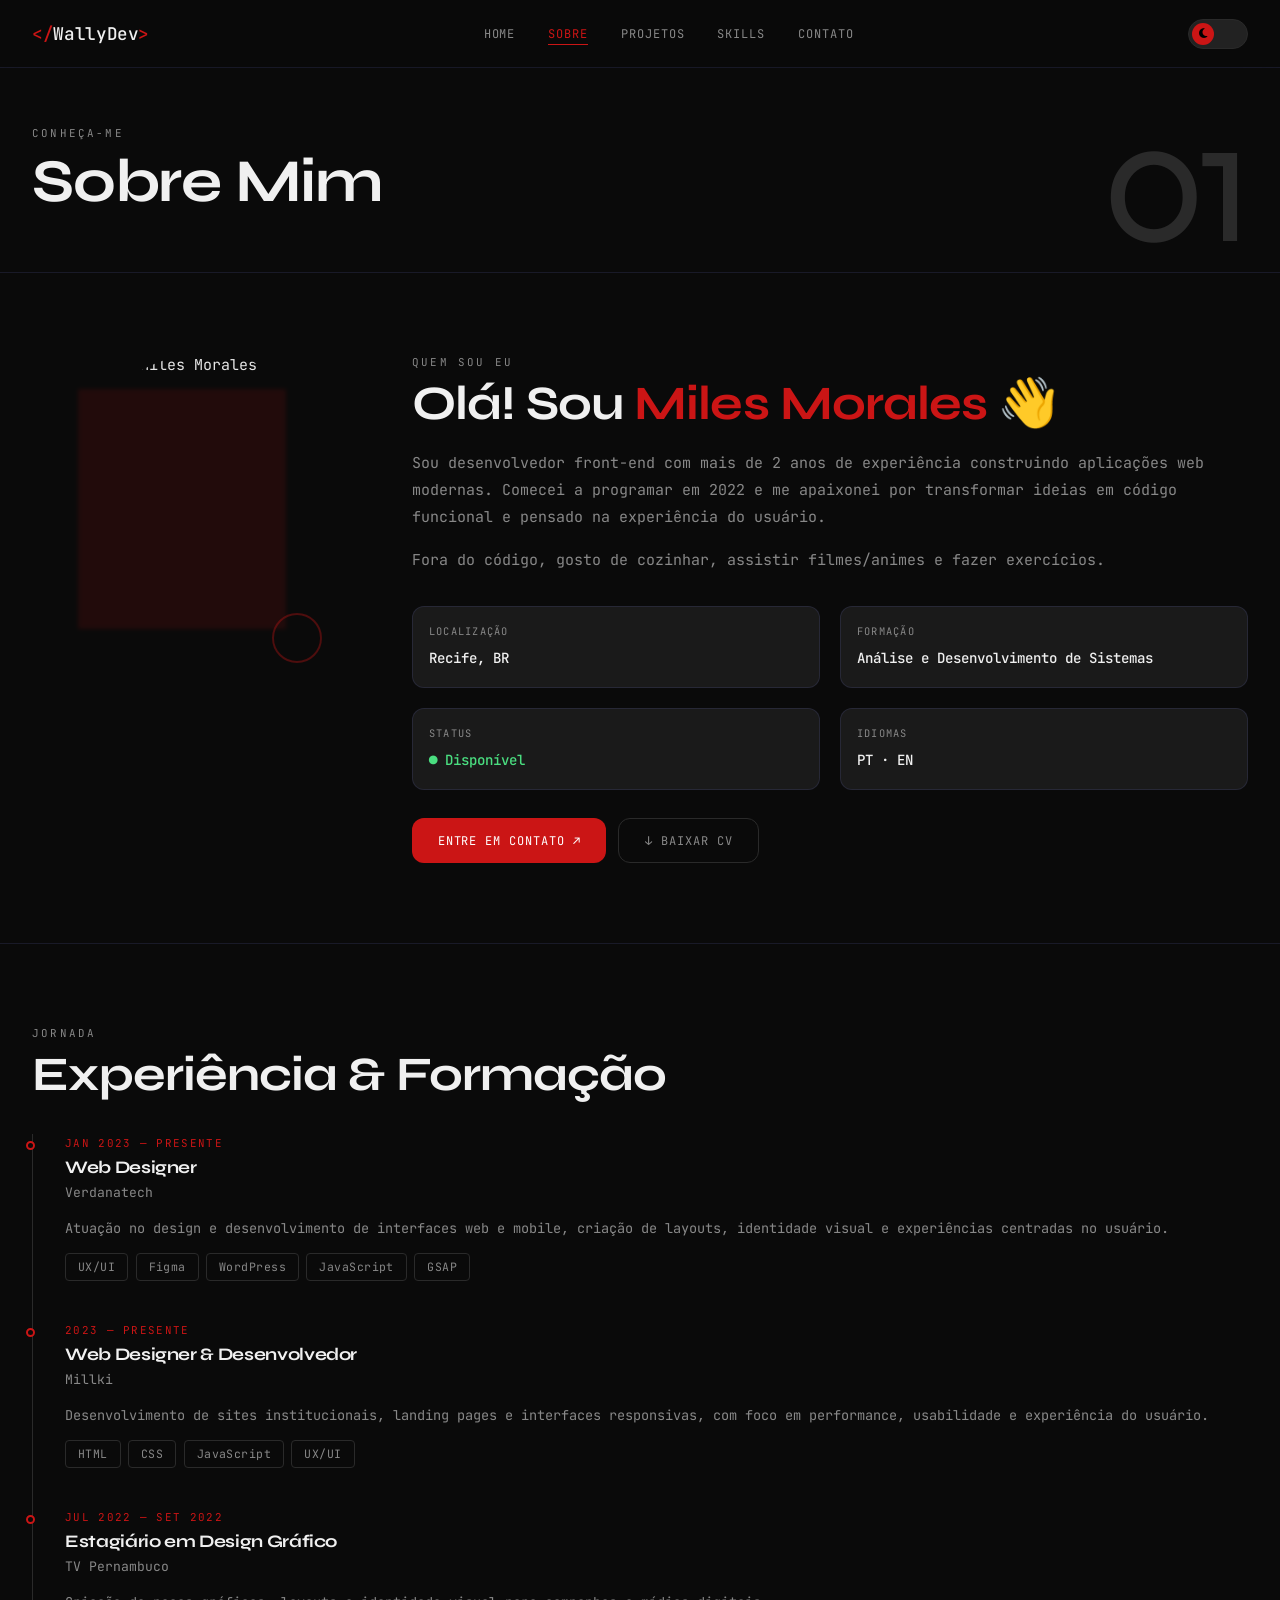
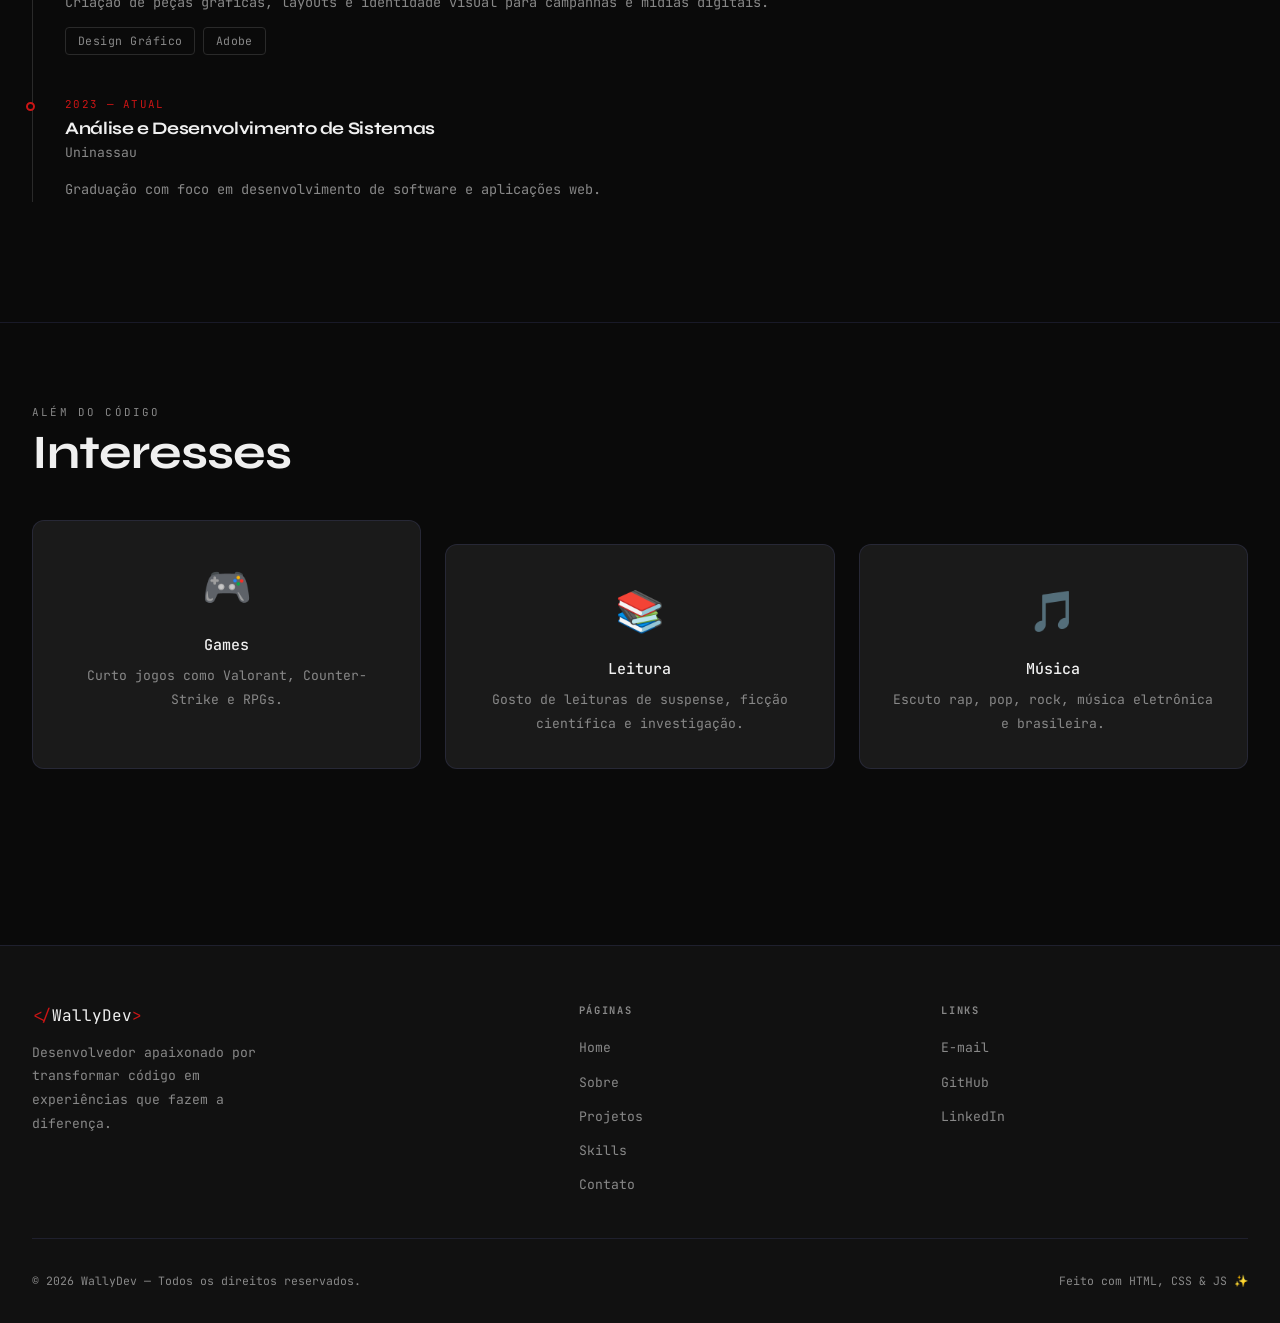
==== about.html @ 4b233181 "inicial commit" ====
<!doctype html>
<html lang="pt-BR">

<head>
  <meta charset="UTF-8" />
  <script> (function () {
      var t = localStorage.getItem("tema");
      if (!t || t === "dark")
        document.documentElement.classList.remove("light");
      else document.documentElement.classList.add("light");
    })();
  </script>
  <meta name="viewport" content="width=device-width, initial-scale=1.0" />
  <title>Sobre Mim - WallyDev</title>
  <link rel="stylesheet" href="https://cdnjs.cloudflare.com/ajax/libs/font-awesome/6.5.0/css/all.min.css" />
  <link rel="stylesheet" href="assets/css/style.css" />
</head>

<body>
  <!-- ══ NAVBAR ══ -->
  <header class="navbar">
    <div class="nav-container">
      <!-- Logo -->
      <a href="index.html" class="nav-logo" aria-label="Início">
        <span class="tag-open">&lt;/</span>WallyDev<span class="tag-close">&gt;</span>
      </a>

      <!-- Links -->
      <nav aria-label="Principal">
        <ul class="nav-links">
          <li><a href="index.html" class="nav-link">Home</a></li>
          <li><a href="about.html" class="nav-link">Sobre</a></li>
          <li><a href="projects.html" class="nav-link">Projetos</a></li>
          <li><a href="skills.html" class="nav-link">Skills</a></li>
          <li><a href="contact.html" class="nav-link">Contato</a></li>
        </ul>
      </nav>

      <!-- toggle de tema + hambúrguer -->
      <div class="nav-direita">
        <!-- Toggle dark / light -->
        <button class="theme-btn" id="theme-btn">
          <div class="toggle-thumb">
            <i class="fa-solid fa-moon icon-lua"></i>
            <i class="fa-solid fa-sun icon-sol"></i>
          </div>
        </button>

        <button class="btn-menu" id="btn-menu">
          <i class="fa-solid fa-bars"></i>
        </button>
      </div>
    </div>

    <!-- Menu mobile -->
    <nav id="nav-mobile" class="nav-mobile" aria-label="Menu mobile">
      <a href="index.html" class="nav-link">Home</a>
      <a href="about.html" class="nav-link">Sobre</a>
      <a href="projects.html" class="nav-link">Projetos</a>
      <a href="skills.html" class="nav-link">Skills</a>
      <a href="contact.html" class="nav-link">Contato</a>
    </nav>
  </header>

  <main>
    <div class="pg-head">
      <div class="container">
        <span class="rotulo revelar">Conheça-me</span>
        <h1 class="revelar d1">Sobre Mim</h1>
        <span class="detalhe-num" aria-hidden="true">01</span>
      </div>
    </div>

    <!-- BIO + FOTO -->
    <section class="secao">
      <div class="container">
        <div class="sobre-grid">

          <!-- Foto -->
          <div class="blob-wrap revelar" style="width: 260px; height: 300px; margin: 0 auto">
            <div class="blob-frame">
              <img src="assets/images/profile/foto.jpg" alt="Foto de Miles Morales" />
            </div>
          </div>

          <!-- Texto -->
          <div>
            <span class="rotulo revelar">Quem sou eu</span>
            <h2 class="revelar d1" style="margin-bottom: 1.25rem">
              Olá! Sou <span style="color: var(--accent)">Miles Morales</span> 👋
            </h2>

            <!-- bio -->
            <p class="revelar d2" style="margin-bottom: 1rem">
              Sou desenvolvedor front-end com mais de 2 anos de
              experiência construindo aplicações web modernas. Comecei a
              programar em 2022 e me apaixonei por transformar ideias em
              código funcional e pensado na experiência do usuário.
            </p>
            <p class="revelar d3" style="margin-bottom: 2rem">
              Fora do código, gosto de cozinhar, assistir filmes/animes e fazer exercícios.
            </p>

            <!-- Info -->
            <div class="sobre-info revelar d4">
              <div class="info-item">
                <span class="info-rotulo">Localização</span>
                <span class="info-valor">Recife, BR</span>
              </div>
              <div class="info-item">
                <span class="info-rotulo">Formação</span>
                <span class="info-valor">Análise e Desenvolvimento de Sistemas</span>
              </div>
              <div class="info-item">
                <span class="info-rotulo">Status</span>
                <span class="info-valor" style="color: #4ade80">● Disponível</span>
              </div>
              <div class="info-item">
                <span class="info-rotulo">Idiomas</span>
                <span class="info-valor">PT · EN</span>
              </div>
            </div>

            <div style=" display: flex; gap: 0.75rem; flex-wrap: wrap; margin-top: 1.5rem;" class="revelar d4">
              <a href="contact.html" class="btn btn-prim">Entre em Contato ↗</a>
              <!-- link do currículo -->
              <a href="assets/docs/Wallace_Melo_CV.pdf" download="Wallace_Melo_CV.pdf" class="btn btn-ghost"> ↓ Baixar CV</a>
            </div>
          </div>
        </div>
      </div>
    </section>

    <!-- TIMELINE -->
    <section class="secao" style="border-top: 1px solid var(--border-soft)">
      <div class="container">
        <span class="rotulo revelar">Jornada</span>
        <h2 class="revelar d1" style="margin-bottom: 0">
          Experiência &amp; Formação
        </h2>

        <div class="timeline">

          <div class="tl-item revelar">
            <p class="tl-data">Jan 2023 — Presente</p>
            <h3 class="tl-cargo">Web Designer</h3>
            <p class="tl-empresa">Verdanatech</p>
            <p style="font-size: 0.85rem; margin-bottom: 0.75rem">
              Atuação no design e desenvolvimento de interfaces web e mobile, criação de layouts, identidade visual e
              experiências centradas no usuário.
            </p>
            <div class="tags">
              <span class="tag">UX/UI</span>
              <span class="tag">Figma</span>
              <span class="tag">WordPress</span>
              <span class="tag">JavaScript</span>
              <span class="tag">GSAP</span>
            </div>
          </div>

          <div class="tl-item revelar d1">
            <p class="tl-data">2023 — Presente</p>
            <h3 class="tl-cargo">Web Designer & Desenvolvedor</h3>
            <p class="tl-empresa">Millki</p>
            <p style="font-size: 0.85rem; margin-bottom: 0.75rem">
              Desenvolvimento de sites institucionais, landing pages e interfaces responsivas, com foco em performance,
              usabilidade e experiência do usuário.
            </p>
            <div class="tags">
              <span class="tag">HTML</span>
              <span class="tag">CSS</span>
              <span class="tag">JavaScript</span>
              <span class="tag">UX/UI</span>
            </div>
          </div>

          <div class="tl-item revelar d2">
            <p class="tl-data">Jul 2022 — Set 2022</p>
            <h3 class="tl-cargo">Estagiário em Design Gráfico</h3>
            <p class="tl-empresa">TV Pernambuco</p>
            <p style="font-size: 0.85rem; margin-bottom: 0.75rem">
              Criação de peças gráficas, layouts e identidade visual para campanhas e mídias digitais.
            </p>
            <div class="tags">
              <span class="tag">Design Gráfico</span>
              <span class="tag">Adobe</span>
            </div>
          </div>

          <div class="tl-item revelar d3">
            <p class="tl-data">2023 — Atual</p>
            <h3 class="tl-cargo">Análise e Desenvolvimento de Sistemas</h3>
            <p class="tl-empresa">Uninassau</p>
            <p style="font-size: 0.85rem">
              Graduação com foco em desenvolvimento de software e aplicações web.
            </p>
          </div>

        </div>
      </div>
    </section>

    <!-- HOBBIES -->
    <section class="secao" style="border-top: 1px solid var(--border-soft)">
      <div class="container">
        <span class="rotulo revelar">Além do código</span>
        <h2 class="revelar d1" style="margin-bottom: 2.5rem">Interesses</h2>
        <div class="grid-3">

          <div class="revelar skill-secao d1" style="text-align: center">
            <div style="font-size: 2.5rem; margin-bottom: 0.75rem">🎮</div>
            <strong style="display: block; margin-bottom: 0.35rem">Games</strong>
            <p style="font-size: 0.82rem">
              Curto jogos como Valorant, Counter-Strike e RPGs.
            </p>
          </div>

          <div class="revelar skill-secao d2" style="text-align: center">
            <div style="font-size: 2.5rem; margin-bottom: 0.75rem">📚</div>
            <strong style="display: block; margin-bottom: 0.35rem">Leitura</strong>
            <p style="font-size: 0.82rem">
              Gosto de leituras de suspense, ficção científica e investigação.
            </p>
          </div>

          <div class="revelar skill-secao d3" style="text-align: center">
            <div style="font-size: 2.5rem; margin-bottom: 0.75rem">🎵</div>
            <strong style="display: block; margin-bottom: 0.35rem">Música</strong>
            <p style="font-size: 0.82rem">
              Escuto rap, pop, rock, música eletrônica e brasileira.
            </p>
          </div>

        </div>
      </div>
    </section>
  </main>

  <!-- ══ FOOTER ══ -->
  <footer class="footer">
    <div class="container">
      <div class="footer-grid">
        <div>
          <span class="footer-logo">
            <span style="color: var(--accent)">&lt;/</span>WallyDev<span style="color: var(--accent)">&gt;
            </span>
          </span>
          <p class="footer-bio">
            Desenvolvedor apaixonado por transformar código em experiências
            que fazem a diferença.
          </p>
        </div>
        <div class="footer-col">
          <h5>Páginas</h5>
          <ul>
            <li><a href="index.html">Home</a></li>
            <li><a href="about.html">Sobre</a></li>
            <li><a href="projects.html">Projetos</a></li>
            <li><a href="skills.html">Skills</a></li>
            <li><a href="contact.html">Contato</a></li>
          </ul>
        </div>
        <div class="footer-col">
          <h5>Links</h5>
          <ul>
            <li><a href="mailto:wallacemsm2@email.com">E-mail</a></li>
            <li><a href="https://github.com/WallaceMichael" target="_blank" rel="noopener">GitHub</a></li>
            <li><a href="https://www.linkedin.com/in/wallace-michael-25173b197/" target="_blank"
                rel="noopener">LinkedIn</a></li>
          </ul>
        </div>
      </div>
      <div class="footer-base">
        <span>© <span id="ano-atual"></span> WallyDev — Todos os direitos reservados.</span>
        <span>Feito com HTML, CSS &amp; JS ✨</span>
      </div>
    </div>
  </footer>

  <script src="assets/js/script.js"></script>
</body>

</html>
---- assets/css/style.css ----
/*
  ╔══════════════════════════════════════════════════════╗
  ║   PORTFÓLIO DEV — style.css                          ║
  ║   Fontes: Syne (display) + JetBrains Mono (código)   ║
  ║   Tema padrão: dark | Alterna com html.light         ║
  ╚══════════════════════════════════════════════════════╝
*/
@import url('https://fonts.googleapis.com/css2?family=Syne:wght@400;500;600;700;800&family=JetBrains+Mono:ital,wght@0,300;0,400;0,500;1,300&display=swap');
@import '@fortawesome/fontawesome-free/css/all.min.css';

/* ══════════════════════════════════════════
   VARIÁVEIS — dark mode é padrão, light mode ativa com html.light
══════════════════════════════════════════ */
:root {
  --bg: #0A0A0A;
  --bg2: #111111;
  --surface: #1A1A1A;
  --surface2: #222222;
  --border: #2A2A2A;
  --border-soft: rgba(129, 140, 248, 0.12);

  --accent: rgb(203, 21, 21);
  --accent-deep: #216379;
  --accent-glow: rgba(129, 140, 248, 0.18);

  --text: #F0F0F0;
  --text-muted: #888888;
  --text-faint: #2A2A2A;

  --nav-bg: rgba(10, 10, 10, 0.88);
  --sombra: 0 8px 40px rgba(0, 0, 0, 0.6);

  /* Tipografia */
  --display: 'Syne', sans-serif;
  --mono: 'JetBrains Mono', monospace;

  /* Layout */
  --max-w: 1280px;
  --nav-h: 68px;
  --raio: 12px;
  --pill: 999px;
  --ease: cubic-bezier(0.4, 0, 0.2, 1);
  --dur: 0.28s;
}

/* ── Modo claro ── */
html.light {
  --bg: #F4F6FF;
  --bg2: #EAEDff;
  --surface: #FFFFFF;
  --surface2: #EEF0FF;
  --border: #D2D6F5;
  --border-soft: rgba(79, 70, 229, 0.12);

  --accent: #590808;
  --accent-deep: #521717;
  --accent-glow: rgba(79, 70, 229, 0.14);

  --text: #171717;
  --text-muted: #6B6E95;
  --text-faint: #C8CBE8;

  --nav-bg: rgba(244, 246, 255, 0.88);
  --sombra: 0 8px 40px rgba(79, 70, 229, 0.1);
}


/* ══════════════════════════════════════════
   RESET & BASE
══════════════════════════════════════════ */
*,
*::before,
*::after {
  box-sizing: border-box;
  margin: 0;
  padding: 0;
}

html {
  scroll-behavior: smooth;
  /* Evita scroll horizontal em qualquer tela */
  overflow-x: hidden;
}

body {
  font-family: var(--mono);
  font-size: 15px;
  line-height: 1.7;
  color: var(--text);
  background-color: var(--bg);
  /* Proteção contra overflow horizontal */
  overflow-x: hidden;
  width: 100%;
  min-width: 320px;
  transition: background-color 0.4s var(--ease), color 0.4s var(--ease);
}

main,
footer,
header {
  position: relative;
  z-index: 1;
}

ul {
  list-style: none;
}

a {
  text-decoration: none;
  color: inherit;
}

img {
  max-width: 100%;
  display: block;
}

button {
  border: none;
  background: none;
  font: inherit;
  cursor: pointer;
}

::selection {
  background: var(--accent);
  color: #fff;
}

::-webkit-scrollbar {
  width: 4px;
}

::-webkit-scrollbar-track {
  background: var(--bg2);
}

::-webkit-scrollbar-thumb {
  background: var(--accent);
  border-radius: 2px;
}


/* ══════════════════════════════════════════
   TIPOGRAFIA
══════════════════════════════════════════ */
h1,
h2,
h3,
h4 {
  font-family: var(--display);
  line-height: 1.1;
  letter-spacing: -0.02em;
  color: var(--text);
}

h1 {
  font-size: clamp(2.5rem, 5vw, 3.8rem);
}

h2 {
  font-size: clamp(2rem, 4vw, 3rem);
}

h3 {
  font-size: 1.25rem;
}

p {
  color: var(--text-muted);
  line-height: 1.8;
}

strong {
  color: var(--text);
  font-weight: 500;
}

/* Rótulo de seção (ex: "DESENVOLVIMENTO") */
.rotulo {
  font-size: 0.68rem;
  letter-spacing: 0.2em;
  text-transform: uppercase;
  color: var(--text-muted);
  display: block;
  margin-bottom: 0.4rem;
}

/* Título com linha à esquerda */
.titulo-borda {
  font-family: var(--display);
  font-size: 1.2rem;
  font-weight: 600;
  padding-left: 0.9rem;
  border-left: 3px solid var(--accent);
  line-height: 1.4;
  margin-bottom: 1.5rem;
  color: var(--text);
}

/* Tag de tecnologia */
.tag {
  display: inline-block;
  padding: 0.2rem 0.75rem;
  font-family: var(--mono);
  font-size: 0.72rem;
  letter-spacing: 0.04em;
  border: 1px solid var(--border);
  color: var(--text-muted);
  border-radius: 4px;
  transition: border-color var(--dur), color var(--dur);
  cursor: default;
}

.tag:hover {
  border-color: var(--accent);
  color: var(--accent);
}

.tags {
  display: flex;
  flex-wrap: wrap;
  gap: 0.45rem;
}

/* Badge de status */
.badge {
  display: inline-flex;
  align-items: center;
  gap: 0.35rem;
  font-family: var(--mono);
  font-size: 0.68rem;
  letter-spacing: 0.06em;
  text-transform: uppercase;
  padding: 0.2rem 0.6rem;
}

.badge::before {
  content: '';
  width: 5px;
  height: 5px;
  border-radius: 50%;
  background: currentColor;
  flex-shrink: 0;
}

.badge-verde {
  color: #4ADE80;
}

.badge-amarelo {
  color: #FACC15;
}

.badge-cinza {
  color: var(--text-muted);
}


/* ══════════════════════════════════════════
   UTILITÁRIOS
══════════════════════════════════════════ */
.container {
  /* CORRIGIDO: era width fixo, agora respeita telas menores */
  max-width: var(--max-w);
  width: 100%;
  margin: 0 auto;
  padding: 0 2rem;
}

.secao {
  padding: 5rem 0;
}

.secao-lg {
  padding: 7rem 0;
}

.grid-2 {
  display: grid;
  grid-template-columns: repeat(2, 1fr);
  gap: 2.5rem;
}

.grid-3 {
  display: grid;
  grid-template-columns: repeat(3, 1fr);
  gap: 1.5rem;
}

.grid-4 {
  display: grid;
  grid-template-columns: repeat(4, 1fr);
  gap: 1.5rem;
}

.flex-c {
  display: flex;
  align-items: center;
}

.entre {
  justify-content: space-between;
}

.gap-sm {
  gap: 0.75rem;
}

.gap-md {
  gap: 1.5rem;
}


/* ══════════════════════════════════════════
   TOGGLE DE TEMA (lua / sol)
══════════════════════════════════════════ */
.theme-btn {
  position: relative;
  width: 60px;
  height: 30px;
  background: var(--surface2);
  border: 1px solid var(--border);
  border-radius: var(--pill);
  cursor: pointer;
  padding: 3px;
  transition: background var(--dur), border-color var(--dur);
  flex-shrink: 0;
}

.toggle-thumb {
  width: 22px;
  height: 22px;
  background: var(--accent);
  border-radius: 50%;
  display: flex;
  align-items: center;
  justify-content: center;
  font-size: 0.7rem;
  transition: transform 0.35s cubic-bezier(0.34, 1.56, 0.64, 1),
    background var(--dur);
  transform: translateX(0);
  line-height: 1;
}

html.light .toggle-thumb {
  transform: translateX(30px);
}

.icon-lua {
  display: block;
}

.icon-sol {
  display: none;
}

html.light .icon-lua {
  display: none;
}

html.light .icon-sol {
  display: block;
}


/* ══════════════════════════════════════════
   NAVBAR
══════════════════════════════════════════ */
.navbar {
  position: fixed;
  top: 0;
  left: 0;
  right: 0;
  z-index: 100;
  height: var(--nav-h);
  display: flex;
  align-items: center;
  background: var(--nav-bg);
  backdrop-filter: blur(18px);
  -webkit-backdrop-filter: blur(18px);
  border-bottom: 1px solid var(--border-soft);
  transition: background var(--dur), border-color var(--dur), box-shadow var(--dur);
}

.navbar.rolada {
  box-shadow: var(--sombra);
}

.nav-container {
  display: flex;
  align-items: center;
  justify-content: space-between;
  max-width: var(--max-w);
  width: 100%;
  margin: 0 auto;
  padding: 0 2rem;
}

/* Logo no estilo </NOME> */
.nav-logo {
  font-family: var(--mono);
  font-size: 1.1rem;
  font-weight: 500;
  color: var(--text);
  letter-spacing: -0.02em;
  /* Evita que o logo quebre em múltiplas linhas */
  white-space: nowrap;
}

.nav-logo .tag-open,
.nav-logo .tag-close {
  color: var(--accent);
}

.nav-links {
  display: flex;
  align-items: center;
  gap: 0.25rem;
}

.nav-link {
  font-family: var(--mono);
  font-size: 0.75rem;
  letter-spacing: 0.08em;
  text-transform: uppercase;
  color: var(--text-muted);
  padding: 0.45rem 0.9rem;
  border-radius: var(--raio);
  transition: color var(--dur), background var(--dur);
  position: relative;
}

.nav-link::after {
  content: '';
  position: absolute;
  bottom: 4px;
  left: 0.9rem;
  right: 0.9rem;
  height: 1px;
  background: var(--accent);
  transform: scaleX(0);
  transform-origin: left;
  transition: transform 0.3s var(--ease);
}

.nav-link:hover,
.nav-link.ativo {
  color: var(--text);
}

.nav-link:hover::after,
.nav-link.ativo::after {
  transform: scaleX(1);
}

.nav-link.ativo {
  color: var(--accent);
}

.nav-direita {
  display: flex;
  align-items: center;
  gap: 0.75rem;
}

.btn-menu {
  display: none;
  font-size: 1.3rem;
  color: var(--text);
  padding: 0.25rem;
}

/* Menu mobile */
.nav-mobile {
  display: none;
  flex-direction: column;
  position: fixed;
  top: var(--nav-h);
  left: 0;
  right: 0;
  background: var(--bg);
  border-bottom: 1px solid var(--border);
  padding: 1.25rem 2rem 2rem;
  gap: 0.25rem;
  z-index: 99;
}

.nav-mobile.aberto {
  display: flex;
}

.nav-mobile .nav-link {
  font-size: 0.88rem;
  padding: 0.75rem 0;
  border-bottom: 1px solid var(--border-soft);
  border-radius: 0;
}

.nav-mobile .nav-link:last-child {
  border-bottom: none;
}


/* ══════════════════════════════════════════
   FOOTER
══════════════════════════════════════════ */
.footer {
  background: var(--bg2);
  border-top: 1px solid var(--border-soft);
  padding: 3.5rem 0 2rem;
  margin-top: 6rem;
}

.footer-grid {
  display: grid;
  grid-template-columns: 1.6fr 1fr 1fr;
  gap: 3.5rem;
  margin-bottom: 2.5rem;
}

.footer-logo {
  font-family: var(--mono);
  font-size: 1rem;
  color: var(--text);
  display: block;
  margin-bottom: 0.75rem;
}

.footer-bio {
  font-size: 0.82rem;
  max-width: 28ch;
  line-height: 1.8;
}

.footer-col h5 {
  font-family: var(--mono);
  font-size: 0.65rem;
  letter-spacing: 0.16em;
  text-transform: uppercase;
  color: var(--text-muted);
  margin-bottom: 1rem;
}

.footer-col ul {
  display: flex;
  flex-direction: column;
  gap: 0.55rem;
}

.footer-col a {
  font-size: 0.82rem;
  color: var(--text-muted);
  transition: color var(--dur);
}

.footer-col a:hover {
  color: var(--accent);
}

.footer-base {
  display: flex;
  justify-content: space-between;
  align-items: center;
  padding-top: 2rem;
  border-top: 1px solid var(--border-soft);
  font-size: 0.72rem;
  color: var(--text-muted);
}


/* ══════════════════════════════════════════
   BOTÕES
══════════════════════════════════════════ */
.btn {
  display: inline-flex;
  align-items: center;
  gap: 0.5rem;
  font-family: var(--mono);
  font-size: 0.75rem;
  letter-spacing: 0.08em;
  text-transform: uppercase;
  padding: 0.7rem 1.6rem;
  border-radius: var(--raio);
  transition: all var(--dur) var(--ease);
  white-space: nowrap;
  cursor: pointer;
}

.btn-prim {
  background: var(--accent);
  color: #fff;
  box-shadow: 0 0 0 0 var(--accent-glow);
}

.btn-prim:hover {
  background: var(--accent-deep);
  transform: translateY(-2px);
  box-shadow: 0 0 0 6px var(--accent-glow);
}

.btn-ghost {
  background: transparent;
  color: var(--text-muted);
  border: 1px solid var(--border);
}

.btn-ghost:hover {
  border-color: var(--accent);
  color: var(--accent);
}

.btn-sm {
  padding: 0.45rem 1rem;
  font-size: 0.68rem;
}

.btn-link {
  font-family: var(--mono);
  font-size: 0.8rem;
  color: var(--text);
  letter-spacing: 0.06em;
  text-transform: uppercase;
  padding-bottom: 3px;
  border-bottom: 1.5px solid var(--text-muted);
  transition: color var(--dur), border-color var(--dur);
  display: inline-flex;
  align-items: center;
  gap: 0.35rem;
}

.btn-link:hover {
  color: var(--accent);
  border-color: var(--accent);
}


/* ══════════════════════════════════════════
   BLOB — FOTO COM FORMA ORGÂNICA
══════════════════════════════════════════ */
.blob-wrap {
  position: relative;
  flex-shrink: 0;
  width: 360px;
  height: 500px;
}

.blob-wrap::before {
  content: '';
  position: absolute;
  width: 80%;
  height: 80%;
  background: var(--accent);
  opacity: 0.12;
  top: 12%;
  left: 10%;
  animation: blob-morph 10s ease-in-out infinite reverse;
  filter: blur(2px);
}

.blob-wrap::after {
  content: '';
  position: absolute;
  width: 50px;
  height: 50px;
  border: 2px solid var(--accent);
  border-radius: 50%;
  bottom: -10px;
  right: -10px;
  opacity: 0.35;
}

.blob-frame {
  width: 100%;
  height: 100%;
  border-radius: 60% 40% 30% 70% / 60% 30% 70% 40%;
  overflow: hidden;
  position: relative;
  z-index: 1;
  animation: blob-morph 8s ease-in-out infinite;
}

.blob-frame img {
  width: 100%;
  height: 100%;
  object-fit: cover;
  filter: grayscale(20%) brightness(0.95) contrast(1.02);
  transition: filter 0.6s var(--ease);
}

.blob-wrap:hover .blob-frame img {
  filter: grayscale(0%) brightness(1) contrast(1.02);
}

.blob-placeholder {
  width: 100%;
  height: 100%;
  background: var(--surface2);
  display: flex;
  flex-direction: column;
  align-items: center;
  justify-content: center;
  gap: 0.75rem;
  color: var(--text-muted);
  font-family: var(--mono);
  font-size: 0.72rem;
  text-align: center;
}

@keyframes blob-morph {

  0%,
  100% {
    border-radius: 60% 40% 30% 70% / 60% 30% 70% 40%;
  }

  25% {
    border-radius: 30% 60% 70% 40% / 50% 60% 30% 60%;
  }

  50% {
    border-radius: 50% 60% 30% 60% / 40% 30% 60% 50%;
  }

  75% {
    border-radius: 40% 60% 60% 40% / 60% 40% 40% 60%;
  }
}


/* ══════════════════════════════════════════
   TICKER / MARQUEE
══════════════════════════════════════════ */
.ticker {
  overflow: hidden;
  border-top: 1px solid var(--border-soft);
  border-bottom: 1px solid var(--border-soft);
  padding: 1rem 0;
  background: var(--bg2);
}

.ticker-inner {
  display: flex;
  gap: 2.5rem;
  animation: ticker-scroll 28s linear infinite;
  width: max-content;
}

.ticker:hover .ticker-inner {
  animation-play-state: paused;
}

.ticker-item {
  display: flex;
  align-items: center;
  gap: 0.6rem;
  font-family: var(--mono);
  font-size: 0.72rem;
  color: var(--text-muted);
  white-space: nowrap;
  text-transform: uppercase;
  letter-spacing: 0.1em;
}

.ticker-item::before {
  content: '◆';
  color: var(--accent);
  font-size: 0.45rem;
}

@keyframes ticker-scroll {
  from {
    transform: translateX(0);
  }

  to {
    transform: translateX(-50%);
  }
}


/* ══════════════════════════════════════════
   CARD DE PROJETO
══════════════════════════════════════════ */
.card {
  background: var(--surface);
  border: 1px solid var(--border-soft);
  border-radius: var(--raio);
  overflow: hidden;
  transition: transform var(--dur), box-shadow var(--dur), border-color var(--dur);
  display: flex;
  flex-direction: column;
}

.card:hover {
  transform: translateY(-5px);
  border-color: var(--accent);
  box-shadow: var(--sombra), 0 0 0 1px var(--accent-glow);
}

.card-thumb {
  aspect-ratio: 16/9;
  background: var(--surface2);
  display: flex;
  align-items: center;
  justify-content: center;
  font-size: 3rem;
  color: var(--text-faint);
  overflow: hidden;
  position: relative;
}

.card-thumb img {
  width: 100%;
  height: 100%;
  object-fit: cover;
}

.card-thumb::after {
  content: 'Ver mais →';
  position: absolute;
  inset: 0;
  background: var(--accent);
  color: #fff;
  font-family: var(--mono);
  font-size: 0.75rem;
  letter-spacing: 0.1em;
  text-transform: uppercase;
  display: flex;
  align-items: center;
  justify-content: center;
  opacity: 0;
  transition: opacity var(--dur);
}

.card:hover .card-thumb::after {
  opacity: 1;
}

.card-body {
  padding: 1.4rem;
  flex-grow: 1;
  display: flex;
  flex-direction: column;
  gap: 0.6rem;
}

.card-titulo {
  font-family: var(--display);
  font-size: 1.1rem;
  font-weight: 700;
}

.card-desc {
  font-size: 0.82rem;
  line-height: 1.7;
  flex-grow: 1;
  display: -webkit-box;
  -webkit-line-clamp: 3;
  -webkit-box-orient: vertical;
  overflow: hidden;
}

.card-footer {
  display: flex;
  align-items: center;
  justify-content: space-between;
  padding-top: 1rem;
  border-top: 1px solid var(--border-soft);
  margin-top: auto;
  flex-wrap: wrap;
  gap: 0.5rem;
}


/* ══════════════════════════════════════════
   SOCIAL ÍCONES (navbar / hero)
══════════════════════════════════════════ */
.social-icons {
  display: flex;
  gap: 1.2rem;
  align-items: center;
}

.social-icons a {
  width: 42px;
  height: 42px;
  border-radius: 50%;
  border: 1px solid var(--border);
  display: flex;
  align-items: center;
  justify-content: center;
  color: var(--text-muted);
  font-size: 1rem;
  transition: all 0.25s ease;
}

.social-icons a:hover {
  color: var(--accent);
  border-color: var(--accent);
  transform: translateY(-2px);
  box-shadow: 0 0 0 4px var(--accent-glow);
}


/* ══════════════════════════════════════════
   SOCIAL CÍRCULOS (página contato)
══════════════════════════════════════════ */
.social-grid {
  display: flex;
  flex-wrap: wrap;
  gap: 1.5rem;
}

.social-circulo {
  width: 145px;
  height: 145px;
  border-radius: 50%;
  border: 1.5px solid var(--border);
  display: flex;
  flex-direction: column;
  align-items: center;
  justify-content: center;
  gap: 0.4rem;
  text-decoration: none;
  color: var(--text);
  font-family: var(--mono);
  font-size: 0.78rem;
  font-weight: 500;
  text-transform: uppercase;
  letter-spacing: 0.06em;
  transition: all 0.35s cubic-bezier(0.34, 1.56, 0.64, 1);
  position: relative;
  overflow: hidden;
  cursor: pointer;
}

.social-circulo::before {
  content: '';
  position: absolute;
  inset: 0;
  border-radius: 50%;
  background: var(--accent);
  transform: scale(0);
  transition: transform 0.4s cubic-bezier(0.34, 1.56, 0.64, 1);
}

.social-circulo:hover::before {
  transform: scale(1);
}

.social-circulo:hover {
  color: #fff;
  border-color: var(--accent);
}

.social-circulo>* {
  position: relative;
  z-index: 1;
}

.social-circulo .sc-icon {
  font-size: 1.6rem;
}

.social-circulo .sc-nome {
  font-size: 0.72rem;
}

.social-circulo .sc-seta {
  font-size: 0.8rem;
  opacity: 0.6;
}


/* ══════════════════════════════════════════
   GITHUB CARD (contato)
══════════════════════════════════════════ */
.github-card {
  background: var(--surface);
  border: 1px solid var(--border-soft);
  border-radius: var(--raio);
  padding: 1.5rem 1.75rem;
  display: flex;
  gap: 1.5rem;
  align-items: flex-start;
  margin-bottom: 2rem;
  transition: border-color var(--dur), transform var(--dur);
}

.github-card:hover {
  border-color: var(--accent);
  transform: translateY(-4px);
}

.gh-avatar {
  width: 64px;
  height: 64px;
  border-radius: 50%;
  border: 2px dashed var(--border);
  display: flex;
  align-items: center;
  justify-content: center;
  font-size: 2rem;
  flex-shrink: 0;
  color: var(--text-muted);
}

.gh-handle {
  font-family: var(--mono);
  font-size: 0.88rem;
  color: var(--accent);
  margin-bottom: 0.4rem;
}

.gh-bio {
  font-size: 0.82rem;
  max-width: 45ch;
}


/* ══════════════════════════════════════════
   CONTATO — GRID
══════════════════════════════════════════ */
.contato-grid {
  display: grid;
  grid-template-columns: 1fr 1.2fr;
  gap: 3rem;
  align-items: center;
}

.contato-texto {
  max-width: 42ch;
}

.contato-frase {
  font-size: 1rem;
  line-height: 1.9;
  margin-bottom: 1.5rem;
}

.contato-cta {
  font-size: 0.9rem;
  color: var(--accent);
  font-weight: 500;
}


/* ══════════════════════════════════════════
   FORMULÁRIO
══════════════════════════════════════════ */
.campo {
  display: flex;
  flex-direction: column;
  gap: 0.35rem;
  margin-bottom: 1.2rem;
}

.campo-label {
  font-size: 0.68rem;
  letter-spacing: 0.14em;
  text-transform: uppercase;
  color: var(--text-muted);
}

.campo-input {
  padding: 0.8rem 1rem;
  background: var(--surface);
  border: 1px solid var(--border);
  border-bottom-width: 2px;
  border-radius: var(--raio) var(--raio) 0 0;
  font: inherit;
  font-size: 0.88rem;
  color: var(--text);
  outline: none;
  width: 100%;
  transition: border-color var(--dur), box-shadow var(--dur), background var(--dur);
}

.campo-input:focus {
  border-color: var(--accent);
  box-shadow: 0 2px 0 0 var(--accent);
  background: var(--surface2);
}

.campo-input.erro {
  border-color: #F87171;
  box-shadow: 0 2px 0 0 #F87171;
}

textarea.campo-input {
  resize: vertical;
  min-height: 140px;
  border-radius: var(--raio);
}

.campo-erro {
  font-size: 0.72rem;
  color: #F87171;
  min-height: 1rem;
}

.form-ok {
  padding: 0.9rem 1.25rem;
  background: rgba(74, 222, 128, 0.08);
  border: 1px solid rgba(74, 222, 128, 0.3);
  border-radius: var(--raio);
  font-size: 0.82rem;
  color: #4ADE80;
  display: none;
  margin-top: 1rem;
}


/* ══════════════════════════════════════════
   SEÇÃO: HERO (home)
══════════════════════════════════════════ */
.hero {
  min-height: 100vh;
  display: flex;
  align-items: center;
  padding-top: var(--nav-h);
}

.hero-inner {
  display: flex;
  align-items: center;
  gap: 4rem;
  justify-content: space-between;
  padding: 3rem 0;
}

.hero-text {
  flex: 1;
  max-width: 540px;
}

.hero-kicker {
  display: inline-flex;
  align-items: center;
  gap: 0.6rem;
  font-family: var(--mono);
  font-size: 0.72rem;
  letter-spacing: 0.14em;
  text-transform: uppercase;
  color: var(--text-muted);
  margin-bottom: 1.25rem;
}

.hero-dot {
  width: 7px;
  height: 7px;
  border-radius: 50%;
  background: #4ADE80;
  animation: pulsar 2s ease-in-out infinite;
  flex-shrink: 0;
}

@keyframes pulsar {

  0%,
  100% {
    box-shadow: 0 0 0 0 rgba(74, 222, 128, 0.5);
  }

  50% {
    box-shadow: 0 0 0 6px rgba(74, 222, 128, 0);
  }
}

.hero-titulo {
  font-family: var(--display);
  font-size: clamp(2.8rem, 6vw, 4.5rem);
  font-weight: 800;
  line-height: 1.05;
  letter-spacing: -0.03em;
  margin-bottom: 1.25rem;
}

.hero-titulo .linha-acento {
  color: var(--accent);
  background: linear-gradient(135deg, var(--accent) 0%, #A78BFA 100%);
  -webkit-background-clip: text;
  -webkit-text-fill-color: transparent;
  background-clip: text;
}

.hero-sub {
  font-size: 0.92rem;
  max-width: 44ch;
  line-height: 1.85;
  margin-bottom: 2.5rem;
}

.hero-acoes {
  display: flex;
  gap: 0.75rem;
  flex-wrap: wrap;
  margin-bottom: 2.5rem;
}

.hero-redes {
  display: flex;
  gap: 1.5rem;
  align-items: center;
  flex-wrap: wrap;
}

.rede-link {
  font-family: var(--mono);
  font-size: 0.72rem;
  letter-spacing: 0.1em;
  text-transform: uppercase;
  color: var(--text-muted);
  border-bottom: 1px solid transparent;
  padding-bottom: 2px;
  transition: all var(--dur);
}

.rede-link:hover {
  color: var(--accent);
  border-color: var(--accent);
}


/* ══════════════════════════════════════════
   SEÇÃO: SOBRE (foto + texto)
══════════════════════════════════════════ */
.sobre-grid {
  display: grid;
  grid-template-columns: 300px 1fr;
  gap: 5rem;
  align-items: start;
}

.sobre-info {
  display: grid;
  grid-template-columns: 1fr 1fr;
  gap: 1.25rem;
  margin: 1.75rem 0;
}

.info-item {
  padding: 1rem;
  background: var(--surface);
  border: 1px solid var(--border-soft);
  border-radius: var(--raio);
}

.info-rotulo {
  font-size: 0.65rem;
  letter-spacing: 0.12em;
  text-transform: uppercase;
  color: var(--text-muted);
  margin-bottom: 0.3rem;
  display: block;
}

.info-valor {
  font-size: 0.88rem;
  color: var(--text);
  font-weight: 500;
}


/* ══════════════════════════════════════════
   TIMELINE
══════════════════════════════════════════ */
.timeline {
  border-left: 1.5px solid var(--border);
  padding-left: 2rem;
  margin-top: 2rem;
}

.tl-item {
  position: relative;
  margin-bottom: 2.5rem;
}

.tl-item::before {
  content: '';
  position: absolute;
  left: -2.45rem;
  top: 7px;
  width: 9px;
  height: 9px;
  border-radius: 50%;
  background: var(--bg);
  border: 2px solid var(--accent);
}

.tl-data {
  font-family: var(--mono);
  font-size: 0.68rem;
  letter-spacing: 0.12em;
  text-transform: uppercase;
  color: var(--accent);
  margin-bottom: 0.3rem;
}

.tl-cargo {
  font-family: var(--display);
  font-size: 1.1rem;
  font-weight: 700;
  margin-bottom: 0.2rem;
}

.tl-empresa {
  font-size: 0.82rem;
  color: var(--text-muted);
  margin-bottom: 0.75rem;
}


/* ══════════════════════════════════════════
   SEÇÃO: PROJETOS
══════════════════════════════════════════ */
.filtros {
  display: flex;
  flex-wrap: wrap;
  gap: 0.5rem;
  margin-bottom: 2.5rem;
}

.filtro-btn {
  font-family: var(--mono);
  font-size: 0.68rem;
  letter-spacing: 0.1em;
  text-transform: uppercase;
  padding: 0.35rem 0.9rem;
  border-radius: var(--pill);
  border: 1px solid var(--border);
  color: var(--text-muted);
  background: transparent;
  cursor: pointer;
  transition: all var(--dur);
}

.filtro-btn:hover,
.filtro-btn.ativo {
  background: var(--accent);
  border-color: var(--accent);
  color: #fff;
}

.busca-wrap {
  position: relative;
  max-width: 360px;
  /* Garante largura total em mobile */
  width: 100%;
  margin-bottom: 2rem;
}

.busca-ico {
  position: absolute;
  left: 1rem;
  top: 50%;
  transform: translateY(-50%);
  font-size: 0.85rem;
  pointer-events: none;
  color: var(--text-muted);
}

.campo-busca {
  width: 100%;
  padding: 0.7rem 1rem 0.7rem 2.6rem;
  background: var(--surface);
  border: 1px solid var(--border);
  border-radius: var(--pill);
  font: inherit;
  font-size: 0.82rem;
  color: var(--text);
  outline: none;
  transition: border-color var(--dur), box-shadow var(--dur);
}

.campo-busca:focus {
  border-color: var(--accent);
  box-shadow: 0 0 0 3px var(--accent-glow);
}

.campo-busca::placeholder {
  color: var(--text-muted);
}


/* ══════════════════════════════════════════
   SEÇÃO: SKILLS
══════════════════════════════════════════ */
.skill-secao {
  background: var(--surface);
  border: 1px solid var(--border-soft);
  border-radius: var(--raio);
  padding: 2rem;
}

.skill-secao+.skill-secao {
  margin-top: 1.5rem;
}


/* ══════════════════════════════════════════
   SCROLL REVEAL
══════════════════════════════════════════ */
.revelar {
  opacity: 0;
  transform: translateY(22px);
  transition: opacity 0.65s var(--ease), transform 0.65s var(--ease);
}

.revelar.visivel {
  opacity: 1;
  transform: translateY(0);
}

.d1 {
  transition-delay: 0.08s;
}

.d2 {
  transition-delay: 0.16s;
}

.d3 {
  transition-delay: 0.24s;
}

.d4 {
  transition-delay: 0.32s;
}


/* ══════════════════════════════════════════
   CABEÇALHO DE PÁGINA (sub-pages)
══════════════════════════════════════════ */
.pg-head {
  padding-top: calc(var(--nav-h) + 3.5rem);
  padding-bottom: 3.5rem;
  border-bottom: 1px solid var(--border-soft);
  /* CORRIGIDO: evita que .detalhe-num vaze fora da tela */
  overflow: hidden;
  position: relative;
}

.pg-head h1 {
  margin-top: 0.3rem;
}

.pg-head .detalhe-num {
  position: absolute;
  right: 2rem;
  bottom: 0;
  font-family: var(--display);
  /* CORRIGIDO: clamped para não vazar em telas pequenas */
  font-size: clamp(3rem, 14vw, 11rem);
  color: var(--text-faint);
  line-height: 1;
  pointer-events: none;
  user-select: none;
  letter-spacing: -0.04em;
  /* Garante que não ultrapassa a borda */
  max-width: 60%;
}


/* ══════════════════════════════════════════
   SEÇÃO HEADING
══════════════════════════════════════════ */
.sec-head {
  margin-bottom: 3rem;
  padding-bottom: 1.25rem;
  border-bottom: 1px solid var(--border-soft);
  display: flex;
  align-items: baseline;
  justify-content: space-between;
  flex-wrap: wrap;
  gap: 1rem;
}

.sec-head h2 {
  font-size: clamp(1.75rem, 3.5vw, 2.5rem);
}


/* ══════════════════════════════════════════
   RESPONSIVIDADE
   ┌──────────────────────────┐
   │ ≤ 1024px  tablet largo   │
   │ ≤  900px  tablet         │
   │ ≤  768px  mobile largo   │
   │ ≤  480px  mobile         │
   │ ≤  360px  mobile pequeno │
   └──────────────────────────┘
══════════════════════════════════════════ */

/* ── Tablet largo ── */
@media (max-width: 1024px) {
  .grid-4 {
    grid-template-columns: repeat(2, 1fr);
  }

  .hero-inner {
    gap: 2.5rem;
  }

  .blob-wrap {
    width: 300px;
    height: 420px;
  }

  .sobre-grid {
    grid-template-columns: 240px 1fr;
    gap: 3rem;
  }

  .footer-grid {
    gap: 2.5rem;
  }
}

/* ── Tablet ── */
@media (max-width: 900px) {
  .hero-inner {
    flex-direction: column-reverse;
    align-items: flex-start;
    gap: 2.5rem;
    padding: 2rem 0;
  }

  .hero-text {
    max-width: 100%;
  }

  .blob-wrap {
    width: 280px;
    height: 310px;
    margin: 0 auto;
  }

  .sobre-grid {
    grid-template-columns: 1fr;
    gap: 2rem;
  }

  /* Centraliza a foto no sobre em tablet */
  .sobre-grid .blob-wrap {
    margin: 0 auto;
  }

  .contato-grid {
    grid-template-columns: 1fr;
    gap: 2.5rem;
  }

  .contato-texto {
    max-width: 100%;
  }

  .footer-grid {
    grid-template-columns: 1fr 1fr;
    gap: 2rem;
  }

  .grid-3 {
    grid-template-columns: repeat(2, 1fr);
  }

  .secao {
    padding: 3.5rem 0;
  }

  .secao-lg {
    padding: 5rem 0;
  }
}

/* ── Mobile largo ── */
@media (max-width: 768px) {
  :root {
    --nav-h: 62px;
  }

  /* Navbar: oculta links, exibe hamburger */
  .nav-links {
    display: none;
  }

  .btn-menu {
    display: block;
  }

  /* Grids viram 1 coluna */
  .grid-2 {
    grid-template-columns: 1fr;
  }

  .grid-4 {
    grid-template-columns: repeat(2, 1fr);
  }

  /* Sobre: info em coluna única */
  .sobre-info {
    grid-template-columns: 1fr;
  }

  /* Social: centralizado */
  .social-grid {
    justify-content: center;
  }

  .social-circulo {
    width: 120px;
    height: 120px;
    font-size: 0.7rem;
  }

  .social-circulo .sc-icon {
    font-size: 1.3rem;
  }

  /* GitHub card em coluna */
  .github-card {
    flex-direction: column;
    align-items: flex-start;
    gap: 1rem;
    padding: 1.25rem;
  }

  /* Footer */
  .footer-grid {
    grid-template-columns: 1fr;
    gap: 2rem;
  }

  .footer-bio {
    max-width: 100%;
  }

  .footer-base {
    flex-direction: column;
    gap: 0.5rem;
    text-align: center;
  }

  /* Skill section */
  .skill-secao {
    padding: 1.25rem;
  }

  /* Seção heading */
  .sec-head {
    flex-direction: column;
    align-items: flex-start;
    gap: 0.75rem;
    margin-bottom: 2rem;
  }

  /* Hero redes: espaçamento menor */
  .hero-redes {
    gap: 1rem;
  }

  /* Timeline: margem menor */
  .timeline {
    padding-left: 1.5rem;
  }

  .tl-item::before {
    left: -1.95rem;
  }

  /* Reduz padding de página */
  .pg-head {
    padding-top: calc(var(--nav-h) + 2rem);
    padding-bottom: 2rem;
  }

  /* Footer */
  .footer {
    margin-top: 4rem;
  }
}

/* ── Mobile ── */
@media (max-width: 480px) {
  .container {
    padding: 0 1.25rem;
  }

  /* Todos os grids viram 1 coluna */
  .grid-3,
  .grid-4 {
    grid-template-columns: 1fr;
  }

  /* Blob menor em telas muito pequenas */
  .blob-wrap {
    width: 220px;
    height: 260px;
  }

  /* Botões ocupam largura total */
  .hero-acoes {
    flex-direction: column;
    align-items: stretch;
  }

  .btn {
    justify-content: center;
    width: 100%;
  }

  /* Busca ocupa 100% */
  .busca-wrap {
    max-width: 100%;
  }

  /* Formulário */
  .campo-input {
    font-size: 16px; /* Evita zoom automático em iOS */
  }

  /* Card footer em coluna */
  .card-footer {
    flex-direction: column;
    align-items: flex-start;
  }

  /* Contato */
  .social-circulo {
    width: 100px;
    height: 100px;
    font-size: 0.65rem;
  }

  .social-circulo .sc-icon {
    font-size: 1.2rem;
  }

  /* Ticker mais rápido em mobile (menos largura disponível) */
  .ticker-inner {
    animation-duration: 18s;
  }

  /* Seções com menos padding */
  .secao {
    padding: 2.5rem 0;
  }

  .secao-lg {
    padding: 3.5rem 0;
  }

  /* Número decorativo menor */
  .pg-head .detalhe-num {
    font-size: clamp(2rem, 18vw, 5rem);
    right: 1rem;
  }
}

/* ── Mobile muito pequeno (320–360px) ── */
@media (max-width: 360px) {
  .nav-logo {
    font-size: 0.9rem;
  }

  .blob-wrap {
    width: 180px;
    height: 220px;
  }

  .github-card {
    padding: 1rem;
  }

  .gh-avatar {
    width: 48px;
    height: 48px;
    font-size: 1.5rem;
  }

  .social-circulo {
    width: 90px;
    height: 90px;
  }
}
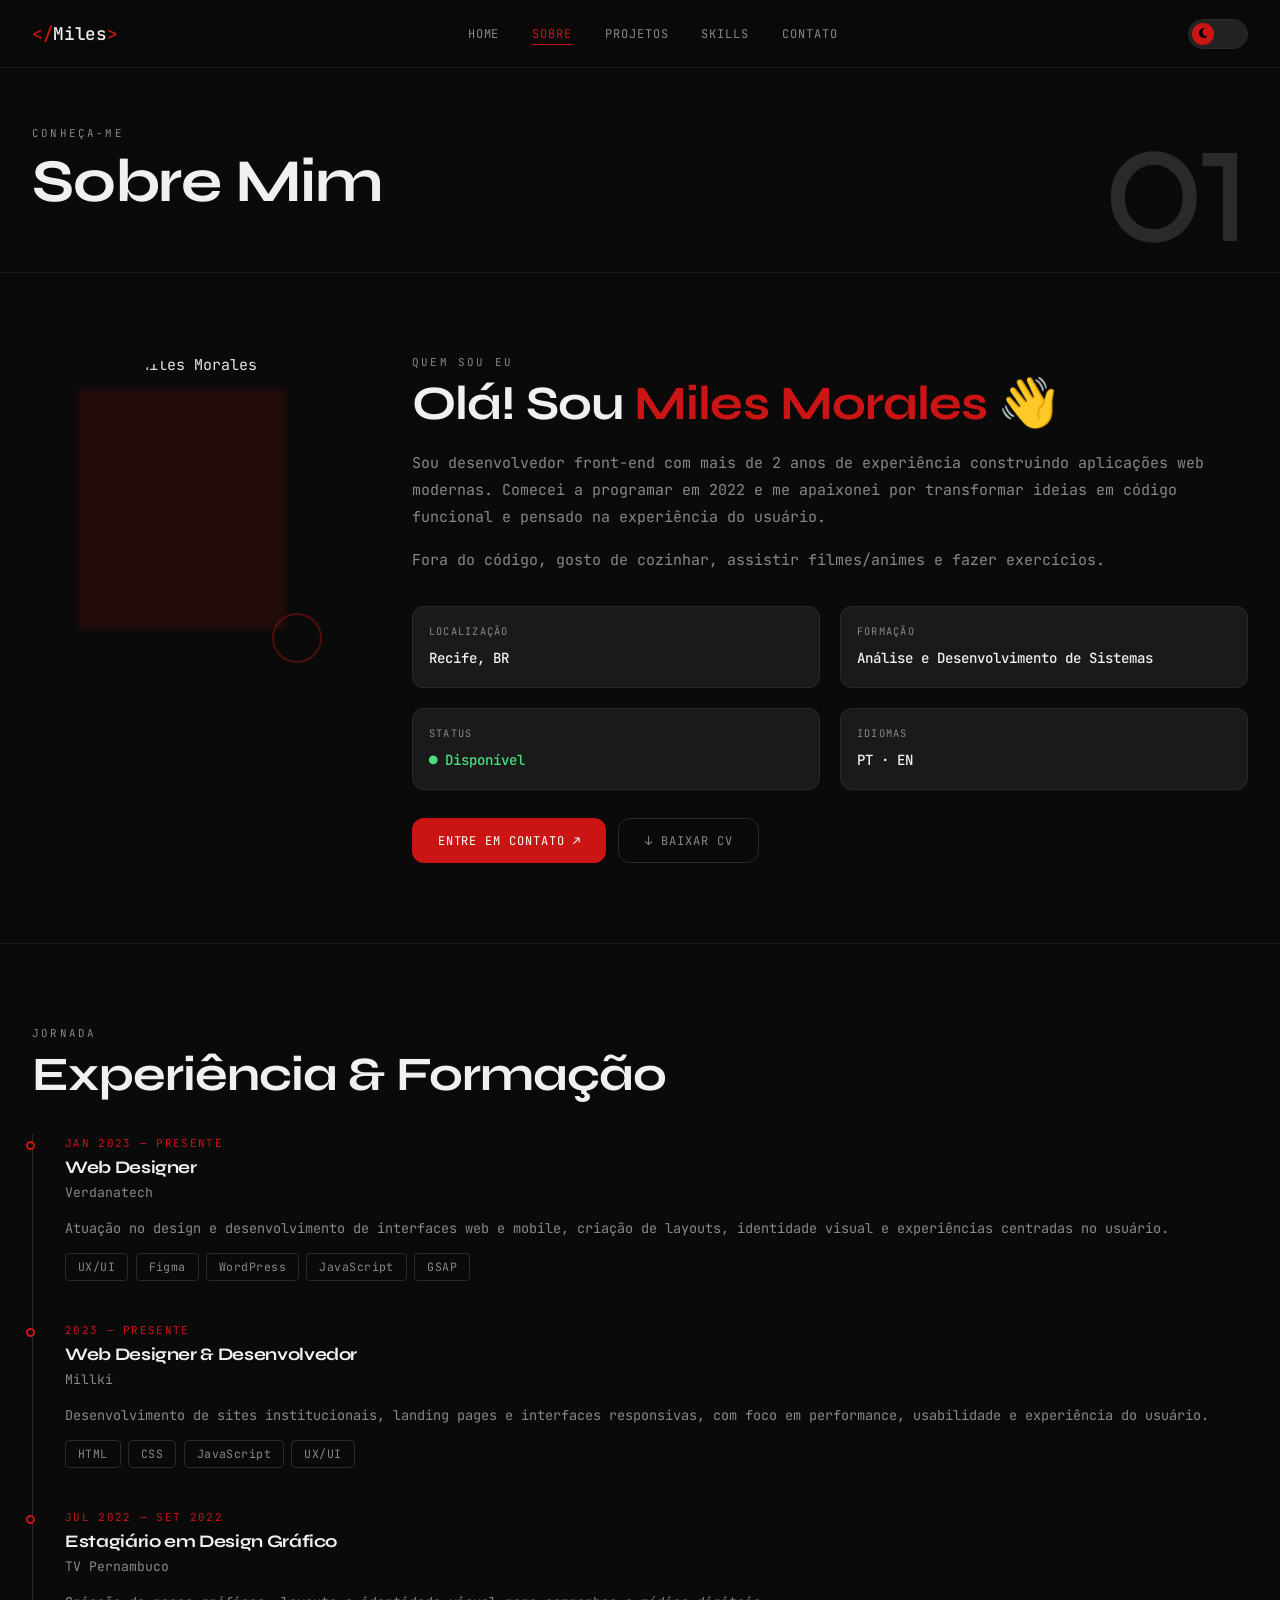
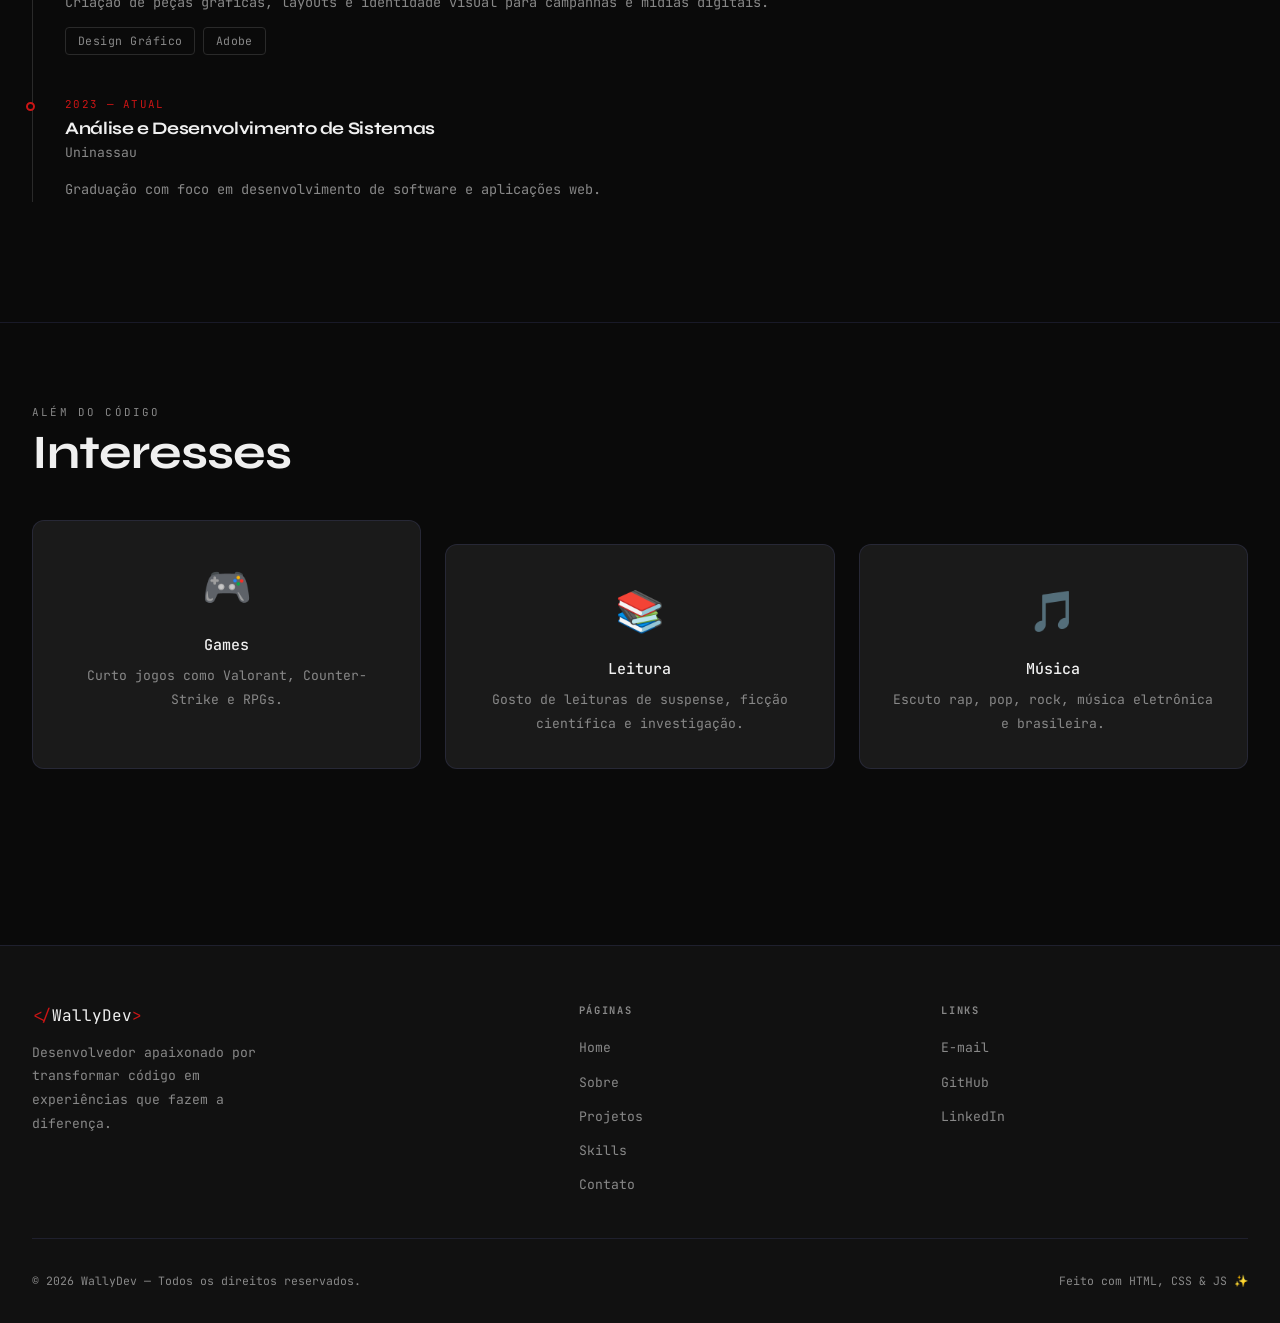
==== commit 3950405d: "Add favicon" ====
--- a/about.html
+++ b/about.html
@@ -11,9 +11,11 @@
     })();
   </script>
   <meta name="viewport" content="width=device-width, initial-scale=1.0" />
-  <title>Sobre Mim - WallyDev</title>
+  <title>Sobre Mim - Miles</title>
+  <meta name="description" content="Desenvolvedor front-end criando experiências digitais memoráveis." />
   <link rel="stylesheet" href="https://cdnjs.cloudflare.com/ajax/libs/font-awesome/6.5.0/css/all.min.css" />
   <link rel="stylesheet" href="assets/css/style.css" />
+  <link rel="icon" href="miles.png" type="image/x-icon">
 </head>
 
 <body>
@@ -22,7 +24,7 @@
     <div class="nav-container">
       <!-- Logo -->
       <a href="index.html" class="nav-logo" aria-label="Início">
-        <span class="tag-open">&lt;/</span>WallyDev<span class="tag-close">&gt;</span>
+        <span class="tag-open">&lt;/</span>Miles<span class="tag-close">&gt;</span>
       </a>
 
       <!-- Links -->
